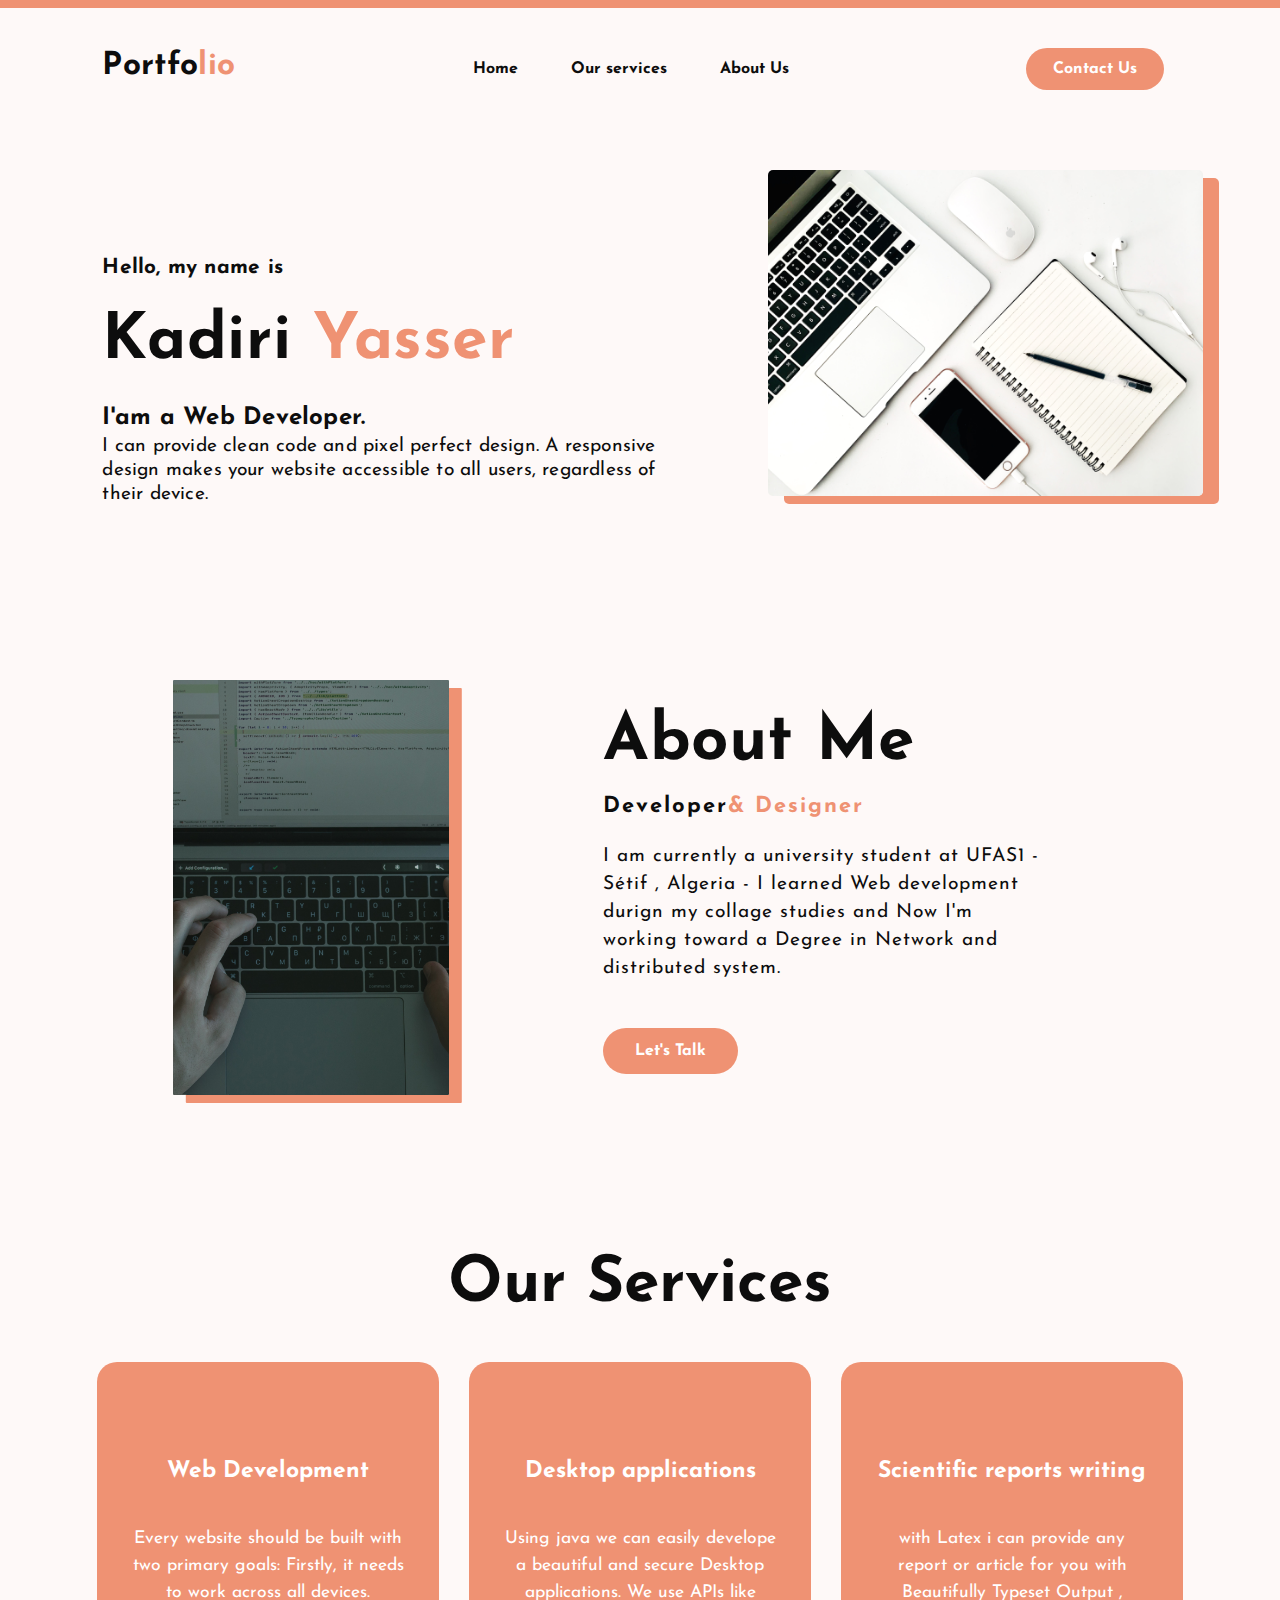
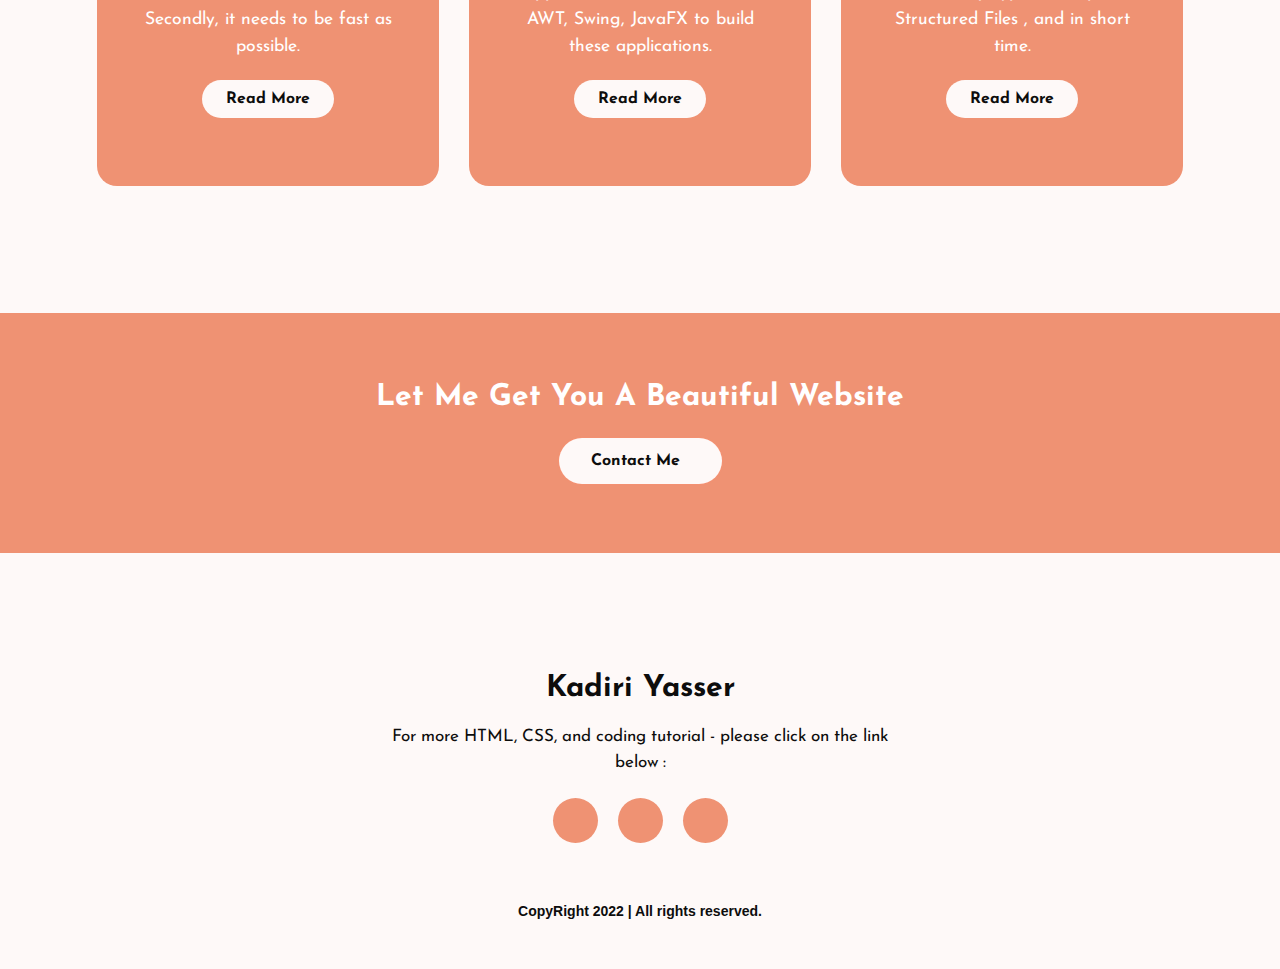
==== index.html @ 50d8b2b3 "up" ====
<!DOCTYPE html>
<html>
<head>
	<meta charset="utf-8">
	<meta name="viewport" content="width=device-width, initial-scale=1">
	<title>Portfolio  |  Yasser k</title>

	<link rel="preconnect" href="https://fonts.gstatic.com">
  <link href="https://fonts.googleapis.com/css2?family=Josefin+Sans:ital,wght@0,100;0,200;0,300;0,400;0,500;0,600;0,700;1,100;1,200;1,300;1,400;1,500;1,600;1,700&display=swap" rel="stylesheet">
  <link rel="stylesheet" href="https://cdnjs.cloudflare.com/ajax/libs/font-awesome/5.15.3/css/all.min.css" integrity="sha512-iBBXm8fW90+nuLcSKlbmrPcLa0OT92xO1BIsZ+ywDWZCvqsWgccV3gFoRBv0z+8dLJgyAHIhR35VZc2oM/gI1w==" crossorigin="anonymous" referrerpolicy="no-referrer" />

	<link rel="stylesheet" type="text/css" href="cssp.css">
</head>
<body>
	<p class="decore-color">a</p>
	<div class="navv">
		<h2><a href="index.html">Portfo<span>lio</span></a></h2>
			<ul>
				<li><a href="">Home</a></li>
				<li><a href="#services">Our services</a></li>
				<li><a href="#about">About Us</a></li>
			</ul>
			<a href="#contact" class="btn">Contact Us</a>
			<div class="fabars"><i class="fas fa-bars"></i></div>
	</div>
	<section class="content">
			<h4>Hello, my name is</h4>
			<h1>Kadiri<span>&#160;Yasser </span></h1>
			<p class="phtroi">A web developer.</p>
			<h3>I'am a Web Developer.</h3>
			<span class="after-h1h3"><p>I can provide clean code and pixel perfect design. A responsive design makes your website accessible to all users, regardless of their device.</p></span>
	</section>
	<div class="img1">
		<img src="img/px3.jpg">
	</div>
	<div class="pafter-img1"> Hello ! I am a front-end web developer. I can provide clean code and pixel perfect design. A responsive design makes your website accessible to all users, regardless of their device. 
	</div>
		<div class="btnnewn"><a href="#contact" class="btnn">Contact Me</a></div>

    <section class="about" id="about">
    	<span class="line1"><center><hr width="50%;" color="#ef9273;" size=".001em;"></center></span>
    	<div class="main">
    		<img src="img/px2.jpg">
    		<div class="text-about">
    			<h2>About Me</h2>
    			<h5>Developer <span>& Designer</span></h5>
    			<p>I am currently a university student at UFAS1 - Sétif , Algeria - I learned Web development durign my collage studies and Now I'm working toward a Degree in Network and distributed system.</p>
    			<button type="button">Let's Talk</button>
    		</div>
    	</div>
    </section>
    <!-- service -->
    <div class="service">
		<div class="title" id="services">
			<span class="line1"><center><hr width="50%;" color="#ef9273;" size=".001em;"></center></span>
			<h2>Our Services</h2>
		</div>

		<div class="box">
			<div class="card">
				<i class="fas fa-bars"></i>
				<h5>Web Development</h5>
				<div class="pra">
					<p>Every website should be built with two primary goals: Firstly, it needs to work across all devices. Secondly, it needs to be fast as possible.</p>

					<p style="text-align: center;">
						<a class="button" href="#">Read More</a>
					</p>
				</div>
			</div>

			<div class="card">
				<i class="far fa-user"></i>
				<h5>Desktop applications</h5>
				<div class="pra">
					<p>Using java we can easily develope a beautiful and secure Desktop applications. We use APIs like AWT, Swing, JavaFX to build these applications.</p>

					<p style="text-align: center;">
						<a class="button" href="#">Read More</a>
					</p>
				</div>
			</div>

			<div class="card">
				<i class="fas fa-star"></i>
				<h5>Scientific reports writing</h5>
				<div class="pra">
					<p>with Latex i can provide any report or article for you with Beautifully Typeset Output  , Structured Files , and in short time. </p>

					<p style="text-align: center;">
						<a class="button" href="#">Read More</a>
					</p>
				</div>
			</div>
		</div>
	</div>
	<span class="line1"><center><hr width="50%;" color="#ef9273;" size=".001em;"></center></span>
	<!-- hire me -->
	<div class="contact-me" id="contact">
		<p>Let Me Get You A Beautiful Website</p>
		<span class="lets-work">Let's Work Together </span>
		<a class="button-two" href="">Contact Me <i class="fas fa-envelope" style="margin-left: 10px;"></i></a>
	</div>

	<footer>
		<p>Kadiri Yasser</p>
		<p>For more HTML, CSS, and coding tutorial - please click on the link below :</p>
		<div class="social">
			<a href="https://www.facebook.com/profile.php?id=100013728120350" target="_blank">
				<i class="fab fa-facebook-f"></i>
			</a>
			<a href="https://www.instagram.com/yasser14120/" target="_blank"><i class="fab fa-instagram"></i></a>
			<a href="#"><i class="fab fa-github"></i></a>
		</div>
		<p class="end">CopyRight 2022  |  All rights reserved.</p>
	</footer>

</body>
</html>
---- cssp.css ----
*{
	padding: 0;
	margin: 0;
	font-family: 'Josefin Sans', sans-serif;
}
body
{
	width: 100%;
	height: 100%;
	background-color: #fef9f8;
}
.decore-color{
	font-size: .25em;
	background-color: #ef9273;
	color: #ef9273;
}
.allsection1{
	width: 100%;
	height: 100%;
	}
	span{
	color: #ef9273;
}
.navv{
	display: flex;
	justify-content: space-between;
	align-items: center;
	padding-top: .25em;
	padding-left: 8%;
}
.navv h2 a{
	color: #0d0d0d;
	text-decoration: none;
	font-weight: 500;
	font-size: 1.2em;
	letter-spacing: 0.01em;
	padding-left: 0em;
}
.navv ul li{
	list-style-type: none;
	display: flex;
	padding: .8em  1.5em;
}
.navv ul li a{
	display: none;
	color: #0d0d0d;
	text-decoration: none;
	font-weight: bold;
	font-size: 1em
}
.navv ul li a:hover{
	color: #ef9273;
	transition: .4s;
	border: 2px  transparent;
	border-radius: 20px;

}
.btn{
	display: none;
	background-color:#ef9273;
	color: white;
	text-decoration: none;
	border: 2px solid transparent;
	padding: 2.5px 5px;
	border-radius: 15px;
	font-size: 1em;
	font-weight: normal;
	transition: transform .4s; 
}
.btn:hover{
	transform: none;
}
.fabars {
	display: flex;
	color: #0d0d0d;
	padding-right: 8%;
	font-size: 1.2em;
}


.content{
	display: grid;
	text-align: center;
	justify-content: center;
	padding-top: 2em;
}
h4{
	display: none;
	color: 	#0d0d0d;
	font-size: 1em;
	letter-spacing: .01em;
}
h1{
	color: #0d0d0d;
	font-size: 2.25em;
	padding-bottom: .2em;
	letter-spacing: .01em;
}
.content .phtroi{
	color: #0d0d0d;
	font-size: 1.3em;
	letter-spacing: .01em;
	text-align: center;
	padding-bottom: 0.2em;
}
h3{
	display: none;
	color: #0d0d0d;
	font-size: .9em;
	letter-spacing: .01em;
	text-align: center;
}
h2{
	color: #0d0d0d;
	font-size: 1.2em;
	letter-spacing: 1px;
	cursor: pointer;
}
.after-h1h3 p{
	display: none;
}
.img1{
	display: grid;
	align-items: center;
	padding-top: 1em;
	padding-bottom: 1em;
}
.img1 img{
    display: flex;
    justify-self: center;
	width: 85%;
	height: 100%;
	position: relative;
	box-shadow: none;
	border-radius: 2px;
}
.pafter-img1{
	padding: 1em 2.5em 1.5em 2.5em;
	display: grid;
	justify-content: center;
	text-align: center;
	line-height: 1.4em;
	font-size: 1.1em;
}
.btnnewn{
	display: flex;
	justify-content: center;
	align-items: center;
	text-align: center;
}
.btnn{
	background-color:#ef9273;
	color: white;
	text-decoration: none;
	border: 1px solid transparent;
	padding: 10px 15px;
	border-radius: 5px;
	box-shadow: 0px 0px 1px #fe9273;
	font-size: 1em;
	font-weight: normal;
	transition: transform .4s;

}
.about{
	width: 100%;
	display: grid;;
	padding-top: 5em;
	padding-bottom: 1em;
}
.about img{
	display: none;
	position: relative;
	width: 60%;
	height: 30%;
}
.main{
	padding-left: 0em;
	width: 100%;
	display: flex;
	align-items: center;
	text-align: center;
	padding-top: 2em;
}
.text-about{
	padding-left: 3em;
	padding-right: 3em;
	padding-top: .5em;
	font-size: 1em;
}
.line1{
	display: grid;
}
.text-about h2{
	color: #0d0d0d;
	font-size: 1.8em;
	margin-bottom: 0.5em;
	letter-spacing: .01em;
}
.text-about h5{
	display: none;
	color: #0d0d0d;
	letter-spacing: .01em;
	font-size: 1.2em;
	margin-bottom: 1em;
	font-weight: normal;
}
.text-about p{
	color: #0d0d0d;
	letter-spacing: .01em;
	line-height: 1.4em;
	font-size: 1.1em;
	margin-bottom: 1.5em;
}
button{
	display: none;
	background-color:#ef9273;
	color: #fff;
	text-decoration: none;
	border: 1.5px solid transparent;
	font-weight: normal;
	font-size: .7em;
	padding: .35em .45em;
	border-radius: 20px;
	transition: .4s; 
}
button:hover{
	background-color: #fef9f8;
	color: #ef9273;
	border: 1px solid #ef9273;
}
.service{
	width: 100%;
	padding-top: 1em
}
.title h2{
	color: #0d0d0d;
	font-size: 1.8em;
	width: 100%;
	margin-top: 1.37em;
	margin-bottom: .4em;
	text-align: center;
	letter-spacing: 0em;
}
.box{
	display: flex;
	flex-direction: column;
	justify-content: center;
	align-items: center;
	min-height: none;
	padding-bottom: 3.75em;
}
.card{
	width: 80%;
	padding: 4px 7px;
	background: #ef9273;
	border-radius: 25px;
	margin: .4em 1em;
	position: relative;
	overflow: hidden;
	text-align: center;
}
.card i{
	font-size: 1.8em;
	display: block;
	text-align: center;
	margin: .5em 0em;
	color: #fff;

}
h5{
	color: #fff;
	font-size: 1.5em;
	margin-bottom: .5em;
}
.pra p{
	color: #fff;
	font-size: 1.2em;
	line-height: 1.2em;
	margin-bottom: 1em;
	font-weight: normal;
}
.card .button{
	background-color:#fef9f8;
	color: #0d0d0d;
	text-decoration: none;
	text-align: center;
	border: 1px solid transparent;
	font-weight: normal;
	padding: 5px 10px;
	font-size: .85em;
	border-radius: 20px;
	box-shadow: 0px 0px 0px #fff;
	transition: .4s; 
}
.card .button:hover{
	background-color: transparent;
	border: 1px solid #fef9f8;
	cursor: pointer;
	color: #fff;
}


.contact-me{
	margin-top: 1.5em;
	width: 100%;
	height: 8.5em;
	background: #fef9f8;
	display: flex;
	align-items: center;
	flex-direction: column;
	justify-content: center;
}
.contact-me p{
	display: none;
	color: #0d0d0d;
	font-size: 1.5em;
	font-weight: normal;
	margin-bottom: 1em;
}
.lets-work{
	display: flex;
	color: #0d0d0d;
	font-size: 1.7em;
	font-weight: normal;
	margin-bottom: 1em;
}
.contact-me .button-two{
	background-color:#fe9273;
	color: #fff;
	text-decoration: none;
	border: 1px solid transparent;
	font-weight: normal;
	padding: 8px 9px;
	border-radius: 20px;
	box-shadow: 0px 0px 2px #fe9273;
	font-size: 1.2em;
	transition: .4s; 
}
.contact-me .button-two:hover{
	background-color: transparent;
	border: 1px solid #fef9f8;
	cursor: pointer;
	color: #fff;
}
footer{
	margin-top: 2em;
	position: relative;
	width: 100%;
	height: 19em;
	background: #fe9273;
	display: flex;
	flex-direction: column;
	align-items: center;
	justify-content: center;
}
footer p:nth-child(1){
	font-size: 1.4em;
	color: #fff;
	margin-bottom: 1em;
	font-weight: bold;
}
footer p:nth-child(2){
	color: #fff;
	font-size: 1em;
	width: 80%;
	text-align: center;
	line-height: 1.2em;
}
.social{
	display: flex;
}
.social a{
	width: 2em;
	height: 2em;
	display: flex;
	align-items: center;
	justify-content: center;
	background:  #fff;
	border-radius: 50%;
	margin: 1em .5em;
	color: #fe9273;
	text-decoration: none;
	font-size: 1.5em;
}
.social a:hover{
	transform: scale(1.2);
	transition: .3s;
}
.end{
	font-family: sans-serif;
	position: absolute;
	color:#fff;
	font-weight: bold;
	bottom: 2em;
	font-size: .9em; 
}

/*///////////////////////////////////////////////////////////////////////////////////////////////////*/
/* Medium devices (landscape tablets, 768px and up) */
@media only screen and (min-width: 768px) {
  
  .allsection1{
	height: 100vh;
	width: 100%;
	}
.navv{
	display: flex;
	justify-content: space-between;
	align-items: flex-start;
	padding-top: 2.5em;
	padding-bottom: 1em;
	padding-left: 8%;
	padding-right: 0%;

}
.navv h2 a{
	color: #0d0d0d;
	text-decoration: none;
	font-weight: bold;
	font-size: 1.3em;
	cursor: pointer;
	padding-right: 0em;
}
.navv ul li{
	list-style-type: none;
	display: inline-block;
	padding: 0.4em  1em;
}
.navv ul li a{
	display: flex;
	color: #0d0d0d;
	text-decoration: none;
	font-weight: bold;
	padding-left:0em ;
	font-size: 1.2em;
}
.navv ul li a:hover{
	color: #ef9273;
	transition: .4s;
	border: 2px  transparent;
	border-radius: 20px;
}
.btn{
	display: flex;
	margin-left:0em;
	margin-right: -5em;
	background-color:#ef9273;
	color: white;
	text-decoration: none;
	border: 2px solid transparent;
	font-weight: bold;
	padding: 11px 25px;
	border-radius: 30px;
	font-size: 1.2em;
	transition: transform .4s; 
}
.btn:hover{
	transform: scale(1.2);
}
.fa-bars{
	padding: 0px;
	display: none;
}
.content{
	display: grid;
	text-align: center;
	justify-content: center;
	padding-top: 2em;
}
h4{
	display: none;
	color: 	#0d0d0d;
	font-size: 1em;
	letter-spacing: .01em;
}
h1{
	color: #0d0d0d;
	font-size: 3em;
	padding-bottom: .2em;
	letter-spacing: .01em;
}
.content .phtroi{
	color: #0d0d0d;
	font-size: 1.8em;
	letter-spacing: .01em;
	text-align: center;
	padding-bottom: 0.2em;
}
h3{
	display: none;
	color: #0d0d0d;
	font-size: .9em;
	letter-spacing: .01em;
	text-align: center;
}
h2{
	color: #0d0d0d;
	font-size: 1.2em;
	letter-spacing: 1px;
	cursor: pointer;
}
.after-h1h3 p{
	display: none;
}
.img1{
	display: grid;
	align-items: center;
	padding-top: 1em;
	padding-bottom: 1em;
}
.img1 img{
    display: flex;
    justify-self: center;
	width: 80%;
	height: 100%;
	position: relative;
	box-shadow: none;
	border-radius: 2px;
}
.pafter-img1{
	padding: 1em 5em 1.5em 5em;
	display: grid;
	justify-content: center;
	text-align: center;
	line-height: 1.4em;
	font-size: 1.2em;
}
.btnnewn{
	display: flex;
	justify-content: center;
	align-items: center;
	text-align: center;
}
.btnn{
	background-color:#ef9273;
	color: white;
	text-decoration: none;
	border: 1px solid transparent;
	padding: 10px 15px;
	border-radius: 5px;
	box-shadow: 0px 0px 1px #fe9273;
	font-size: 1.4em;
	font-weight: normal;
	transition: transform .4s;

}
.about{
	width: 100%;
	display: grid;
	padding-top: 7em;
	padding-bottom: 0em;
}
.text-about{
	padding-left: 8em;
	padding-right: 8em;
	padding-top: .5em;
	font-size: 1.2em;
}
.text-about h2{
	color: #0d0d0d;
	font-size: 2.5em;
	margin-bottom: 0.5em;
	letter-spacing: .01em;
}
.service{
	background: #fef9f8;
	width: 100%;
	padding-top: 1em
}

.title h2{
	color: #0d0d0d;
	font-size: 2.5em;
	margin: 30px auto;
	text-align: center;
}
.box{
	display: flex;
	flex-wrap: wrap;
	flex-direction: row;
	justify-content: center;
	align-items: center;
	min-height: 400px;
	padding-bottom: 2em;
}
.card{
	display: grid;
	height: 21em;
	width: 18em;
	padding: 1px 12px;
	background: #ef9273;
	border-radius: 20px;
	margin: 15px;
	position: relative;
	overflow: hidden;
	text-align: center;
}
.card i{
	font-size: 50px;
	display: block;
	text-align: center;
	margin: 25px 0px;
	color: #fff;

}
h5{
	color: #fff;
	font-size: 23px;
	margin-bottom: 15px;
}
.pra p{
	color: #fff;
	font-size: 1.1em;
	line-height: 27px;
	margin-bottom: 25px;
}
.card .button{
	background-color:#fef9f8;
	color: #0d0d0d;
	text-decoration: none;
	border: 2px solid transparent;
	font-weight: bold;
	padding: 9px 22px;
	font-size: .7em;
	box-shadow: none;
	border-radius: 30px;
	transition: .4s; 
}
.contact-me{
	margin-top: 1em;
	width: 100%;
	height: 8.5em;
	background: #fef9f8;
	display: flex;
	align-items: center;
	flex-direction: column;
	justify-content: center;
}

}

/*//////////////////////////////////////////////////////////////////////////////////////////////////*/
/* Large devices (laptops/desktops, 992px and up)*/
@media only screen and (min-width: 992px) {

.decore-color{
	font-size: .5em;
	background-color: #ef9273;
	color: #ef9273;
}
.allsection1{
	height: 100vh;
	width: 100%;
	}
.navv{
	display: flex;
	justify-content: space-between;
	align-items: flex-start;
	padding-top: 2.5em;
	padding-bottom: 1em;
	padding-left: 8%;
	padding-right: 0%;

}
.navv h2 a{
	color: #0d0d0d;
	text-decoration: none;
	font-weight: bold;
	font-size: .9em;
	cursor: pointer;
	padding-right: 0em;
}
.navv ul li{
	list-style-type: none;
	display: inline-block;
	padding: .8em  1.5em;
}
.navv ul li a{
	display: flex;
	olor: #0d0d0d;
	text-decoration: none;
	font-weight: bold;
	padding-left:0em ;
	font-size: 1em
}
.navv ul li a:hover{
	color: #ef9273;
	transition: .4s;
	border: 2px  transparent;
	border-radius: 20px;
}
.btn{
	display: flex;
	margin-left: 0em;
	margin-right: -12em;
	background-color:#ef9273;
	color: white;
	text-decoration: none;
	border: 2px solid transparent;
	font-weight: bold;
	padding: 11px 25px;
	border-radius: 30px;
	font-size: 1em;
	transition: transform .4s; 
}
.btn:hover{
	transform: scale(1.2);
}
.fa-bars{
	padding: 0px;
	display: none;
}
.content{
	position: absolute;
	top: 25%;
	padding-left:8%;
}
h4{
	display: flex;
	color: 	#0d0d0d;
	font-size: 1.3em;
	letter-spacing: .01em;
}
h1{
	display: flex;
	padding-top: .5em;
	padding-bottom: .5em;
	color: #0d0d0d;
	font-size: 4em;
	letter-spacing: .01em;
}
.content .phtroi{
	display: none;
	color: #0d0d0d;
	font-size: .9em;
	letter-spacing: .01em;
	text-align: center;
}
h3{
	display: flex;
	color: #0d0d0d;
	font-size: 1.5em;
	letter-spacing: .01em;
}
.after-h1h3{
	display: flex;
	text-align: left;
}

.after-h1h3 p{
	display: flex;
	padding-top: .25em;
	width: 50%;
	color: #0d0d0d;
	font-size: 1.2em;
	letter-spacing: .01em;
	line-height: 1.25em;
}
h2{
	color: #0d0d0d;
	font-size: 35px;
	letter-spacing: 1px;
	cursor: pointer;
}
.img1{
	display: flex;
	padding-left: 60%;
	padding-top: 5%;
	padding-bottom: 0em;
}
.img1 img{
	width: 85%;
	height: auto;
	position: relative;
	box-shadow: 1em .5em #ef9273;
	border-radius: 5px;
}
.pafter-img1{
display: none;	
}
.btnnewn{
display: none;	
}
.btnn{
	display: none;
}
.about{
	display: flex;
	width: 100%;
	padding-top: 9.5em;
}
.about img{
	display: flex;
	position: relative;
	width: 27%;
	height: auto;
	border-radius: 1px;
	box-shadow: .8em .5em #ef9273;
}
.text-about{
	width: 43%;
	padding-left: 0em;
	padding-right: 0em;
	font-size: 1em
}
.main{
	padding-left: 6em;
	width: 80%;
	display: flex;
	align-items: center;
	justify-content: space-around;
	text-align: start;
}
.line1{
	display: none;
	width: 50%;
}
.text-about h2{
	color: #0d0d0d;
	font-size: 4.1em;
	text-transform: capitalize;
	margin-bottom: 20px;
}
.text-about h5{
	display: flex;
	color: #0d0d0d;
	letter-spacing: 2px;
	font-size: 22px;
	font-weight: bold;
	margin-bottom: 25px;
	text-transform: capitalize;
}
.text-about p{
	color: #0d0d0d;
	letter-spacing: 1px;
	line-height: 28px;
	font-size: 1.2em;
	margin-bottom: 45px;
}
button{
	display: flex;
	background-color:#ef9273;
	color: #fff;
	text-decoration: none;
	border: 2px solid transparent;
	font-weight: bold;
	font-size: 1em;
	padding: 13px 30px;
	border-radius: 30px;
	transition: .4s; 
}
button:hover{
	background-color: #fef9f8;
	color: #ef9273;
	border: 2px solid #ef9273;
	cursor: pointer;
}
.service{
	background: #fef9f8;
	width: 100%;
	padding-top: 8em;
}
.title h2{
	color: #0d0d0d;
	font-size: 4em;
	width: 6.5em;
	margin: 30px auto;
	text-align: center;
}
.box{
	display: flex;
	flex-wrap: nowrap;
	flex-direction: row;
	justify-content: center;
	align-items: center;
	min-height: 400px;
	padding-left: 2em;
	padding-right: 2em;
}
.card{
	height: 24em;
	width: 17em;
	padding: 20px 35px;
	background: #ef9273;
	border-radius: 20px;
	margin: 15px;
	position: relative;
	overflow: hidden;
	text-align: center;
}
.card i{
	font-size: 50px;
	display: block;
	text-align: center;
	margin: 25px 0px;
	color: #fff;

}
h5{
	color: #fff;
	font-size: 23px;
	margin-bottom: 15px;
}
.pra p{
	color: #fff;
	font-size: 1.1em;
	line-height: 27px;
	margin-bottom: 25px;
}
.card .button{
	background-color:#fef9f8;
	color: #0d0d0d;
	text-decoration: none;
	border: 2px solid transparent;
	font-weight: bold;
	padding: 9px 22px;
	font-size: .9em;
	box-shadow: none;
	border-radius: 30px;
	transition: .4s; 
}
.card .button:hover{
	background-color: transparent;
	border: 2px solid #fef9f8;
	cursor: pointer;
	color: #fff;
}
.contact-me{
	margin-top: 5em;
	width: 100%;
	height: 240px;
	background: #ef9273;
	display: flex;
	align-items: center;
	flex-direction: column;
	justify-content: center;
}
.contact-me p{
	display: flex;
	color: #fff;
	font-size: 30px;
	font-weight: bold;
	margin-bottom: 25px;
}
.lets-work{
	display: none;
}
.contact-me .button-two{
	background-color:#fef9f8;
	color: #0d0d0d;
	text-decoration: none;
	border: 2px solid transparent;
	font-weight: bold;
	padding: 13px 30px;
	border-radius: 30px;
	transition: .4s; 
	font-size: 1em;
}
.contact-me .button-two:hover{
	background-color: transparent;
	border: 2px solid #fef9f8;
	cursor: pointer;
	color: #fff;
}
footer{
	margin-top: 1em;
	position: relative;
	width: 100%;
	height: 400px;
	background: #fef9f8;
	display: flex;
	flex-direction: column;
	align-items: center;
	justify-content: center;
}
footer p:nth-child(1){
	font-size: 30px;
	color: #0d0d0d;
	margin-bottom: 20px;
	font-weight: bold;
}
footer p:nth-child(2){
	color: #0d0d0d;
	font-size: 17px;
	width: 500px;
	text-align: center;
	line-height: 26px;
}
.social{
	display: flex;
}
.social a{
	width: 45px;
	height: 45px;
	display: flex;
	align-items: center;
	justify-content: center;
	background:  #ef9273;
	border-radius: 50%;
	margin: 22px 10px;
	color: white;
	text-decoration: none;
	font-size: 20px;
}
.social a:hover{
	transform: scale(1.3);
	transition: .3s;
}
.end{
	position: absolute;
	color:#0d0d0d;
	font-weight: bold;
	bottom: 50px;
	font-size: 14px; 
}
}
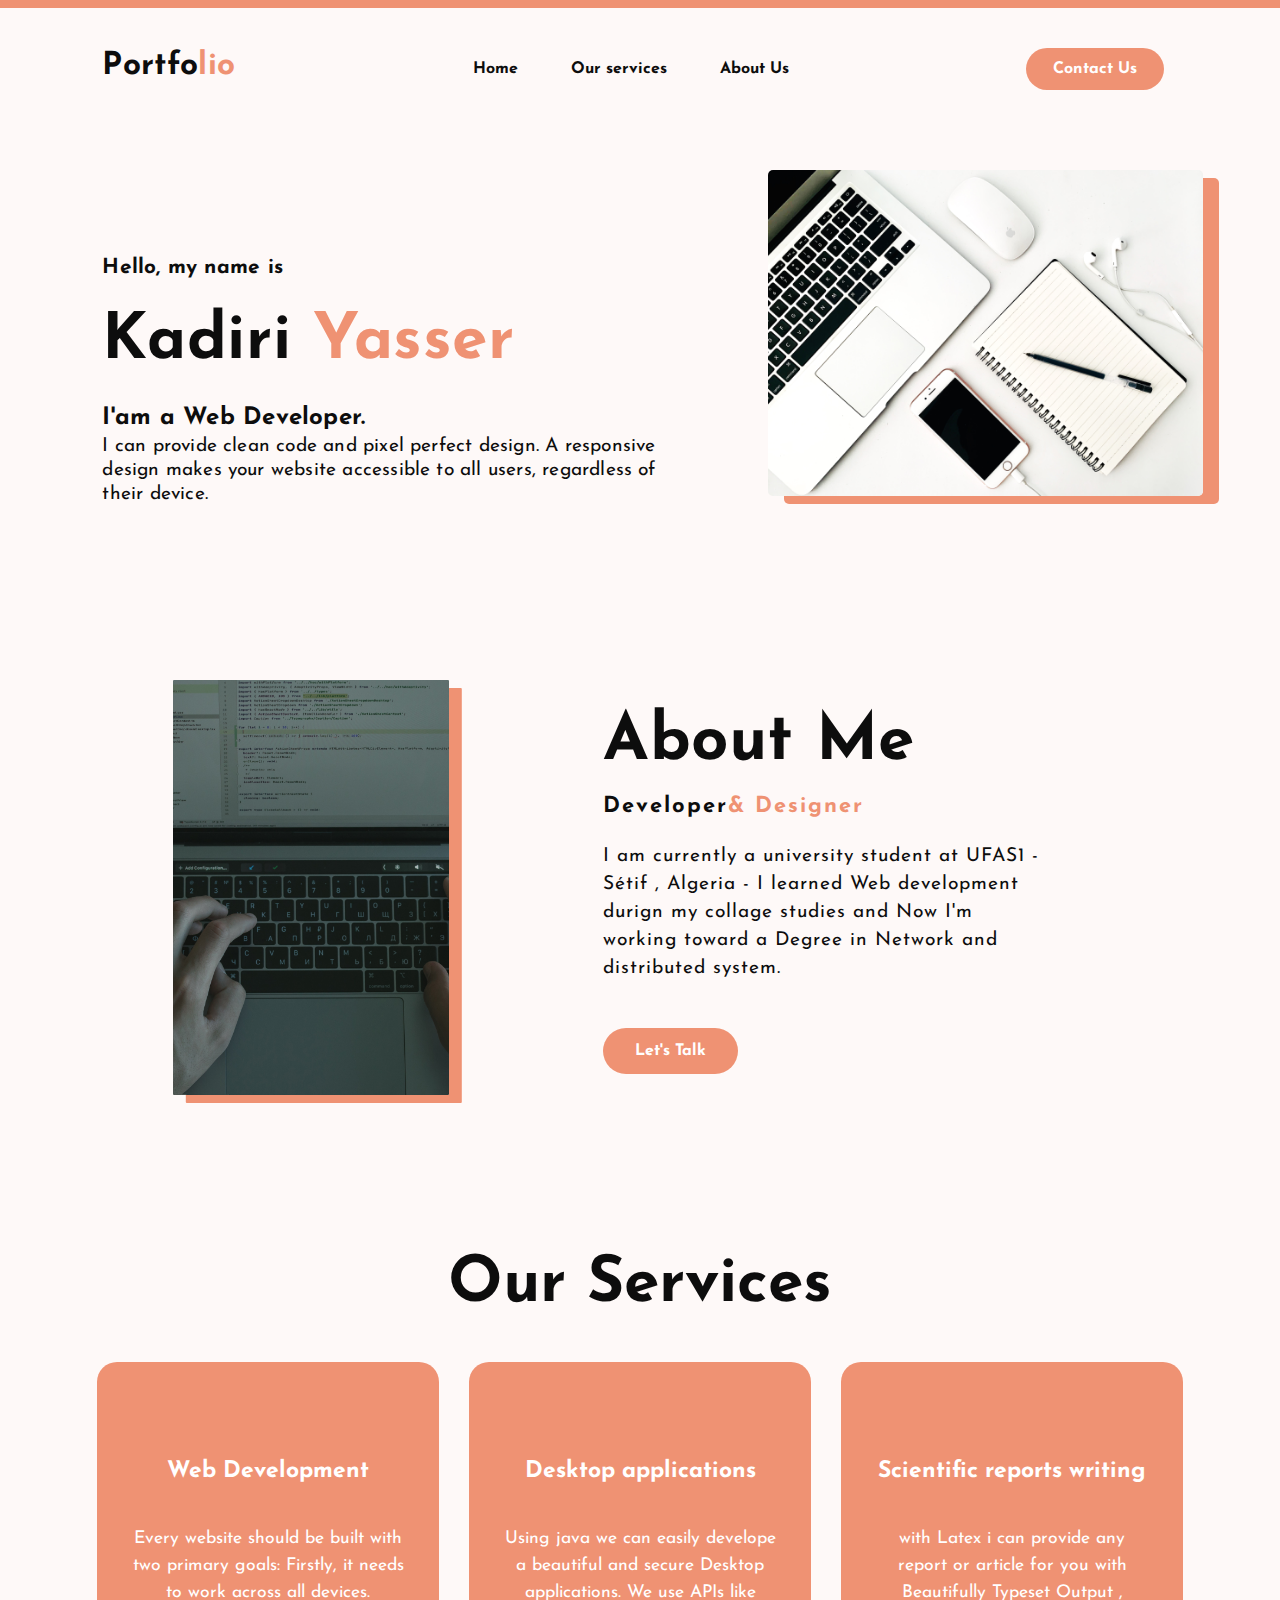
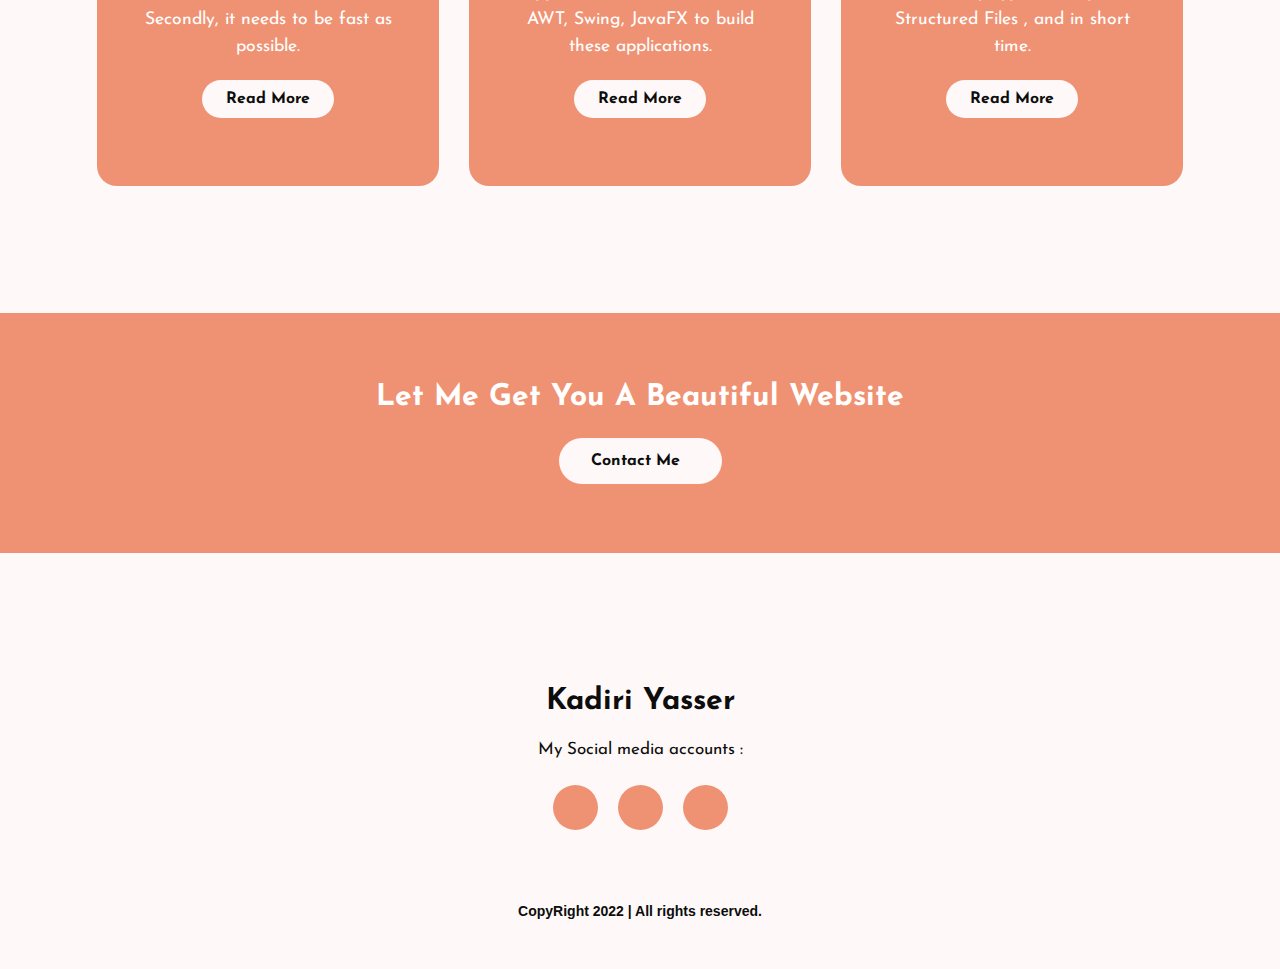
==== commit 38ebdcb5: "up" ====
--- a/index.html
+++ b/index.html
@@ -58,7 +58,8 @@
 
 		<div class="box">
 			<div class="card">
-				<i class="fas fa-bars"></i>
+				<!--<i class="fas fa-bars"></i>-->
+				<i class="fab fa-html5"></i>
 				<h5>Web Development</h5>
 				<div class="pra">
 					<p>Every website should be built with two primary goals: Firstly, it needs to work across all devices. Secondly, it needs to be fast as possible.</p>
@@ -70,7 +71,7 @@
 			</div>
 
 			<div class="card">
-				<i class="far fa-user"></i>
+				<i class="fab fa-java"></i>
 				<h5>Desktop applications</h5>
 				<div class="pra">
 					<p>Using java we can easily develope a beautiful and secure Desktop applications. We use APIs like AWT, Swing, JavaFX to build these applications.</p>
@@ -82,7 +83,8 @@
 			</div>
 
 			<div class="card">
-				<i class="fas fa-star"></i>
+				<!--<i class="fas fa-star"></i>-->
+				<i class="fas fa-file-pdf"></i>
 				<h5>Scientific reports writing</h5>
 				<div class="pra">
 					<p>with Latex i can provide any report or article for you with Beautifully Typeset Output  , Structured Files , and in short time. </p>
@@ -104,7 +106,7 @@
 
 	<footer>
 		<p>Kadiri Yasser</p>
-		<p>For more HTML, CSS, and coding tutorial - please click on the link below :</p>
+		<p>My Social media accounts :</p>
 		<div class="social">
 			<a href="https://www.facebook.com/profile.php?id=100013728120350" target="_blank">
 				<i class="fab fa-facebook-f"></i>
--- a/cssp.css
+++ b/cssp.css
@@ -250,7 +250,7 @@
 	padding-bottom: 3.75em;
 }
 .card{
-	width: 80%;
+	width: 82%;
 	padding: 4px 7px;
 	background: #ef9273;
 	border-radius: 25px;
